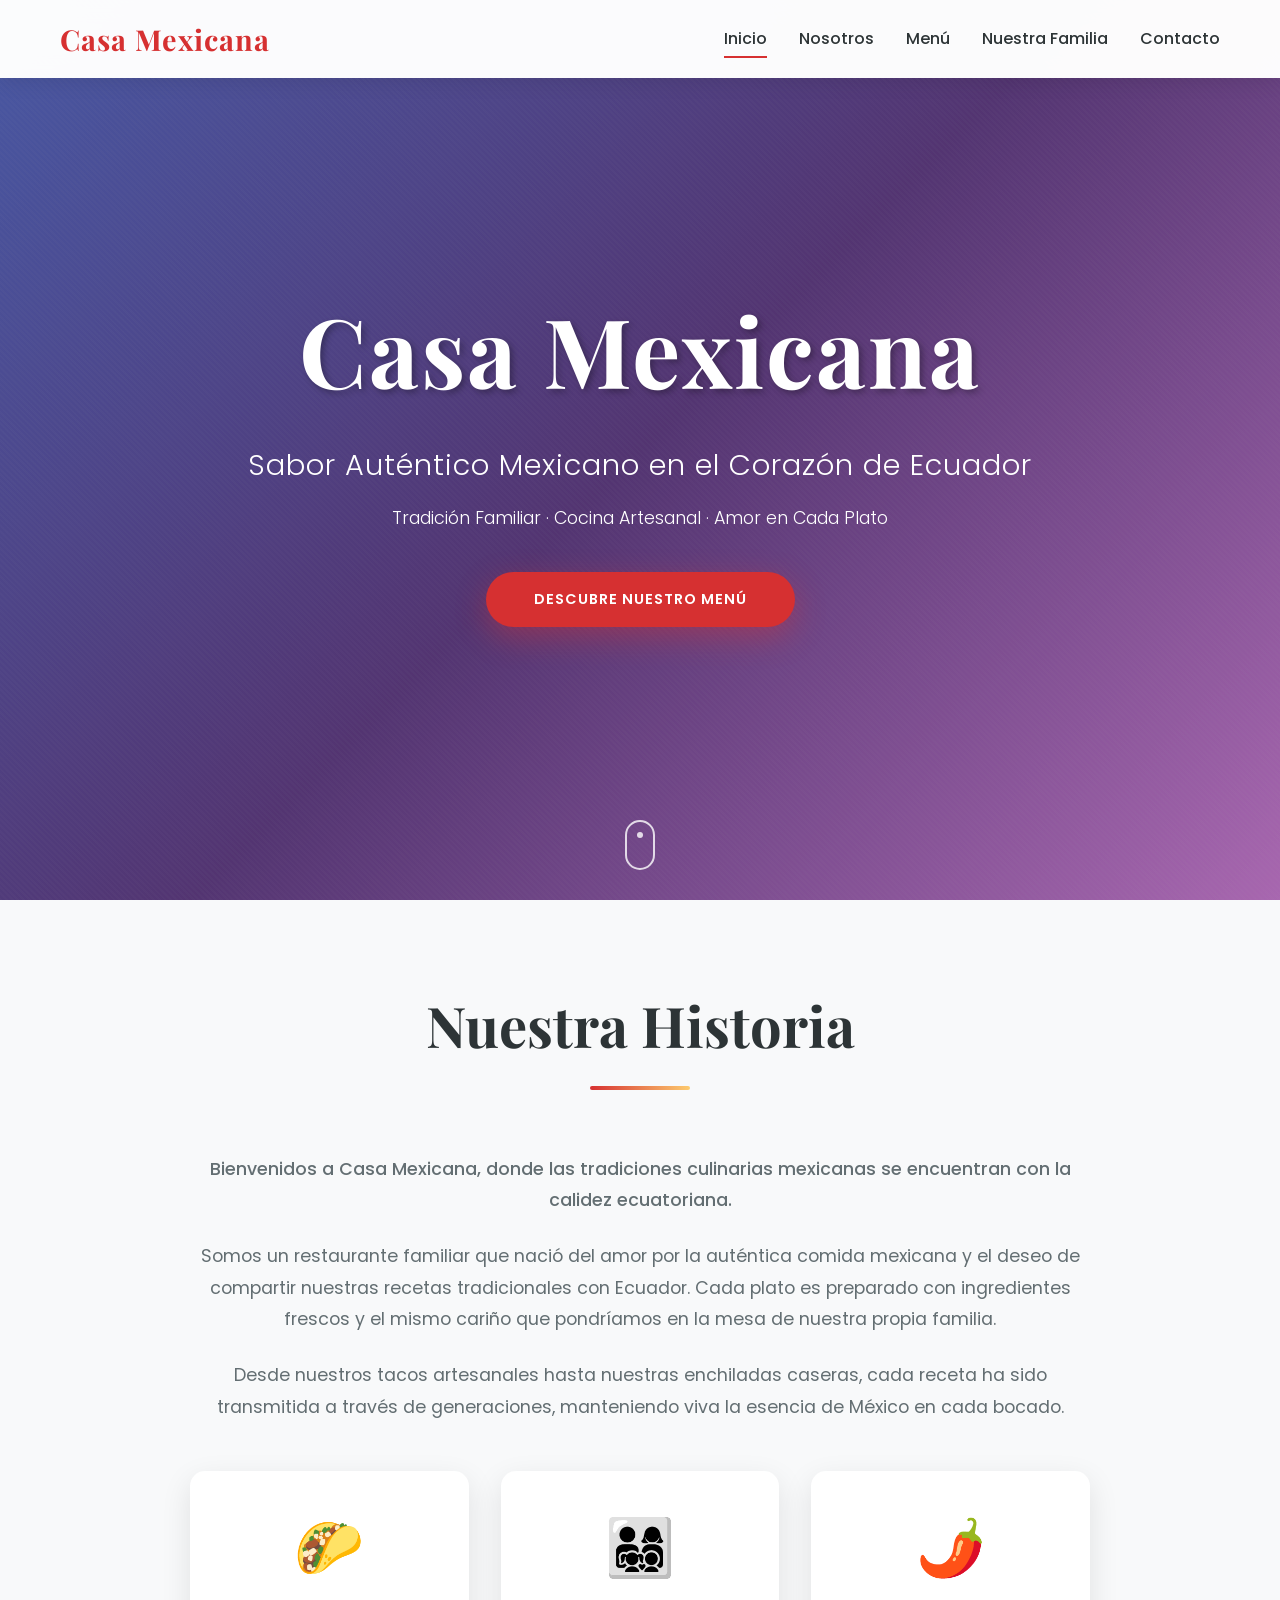
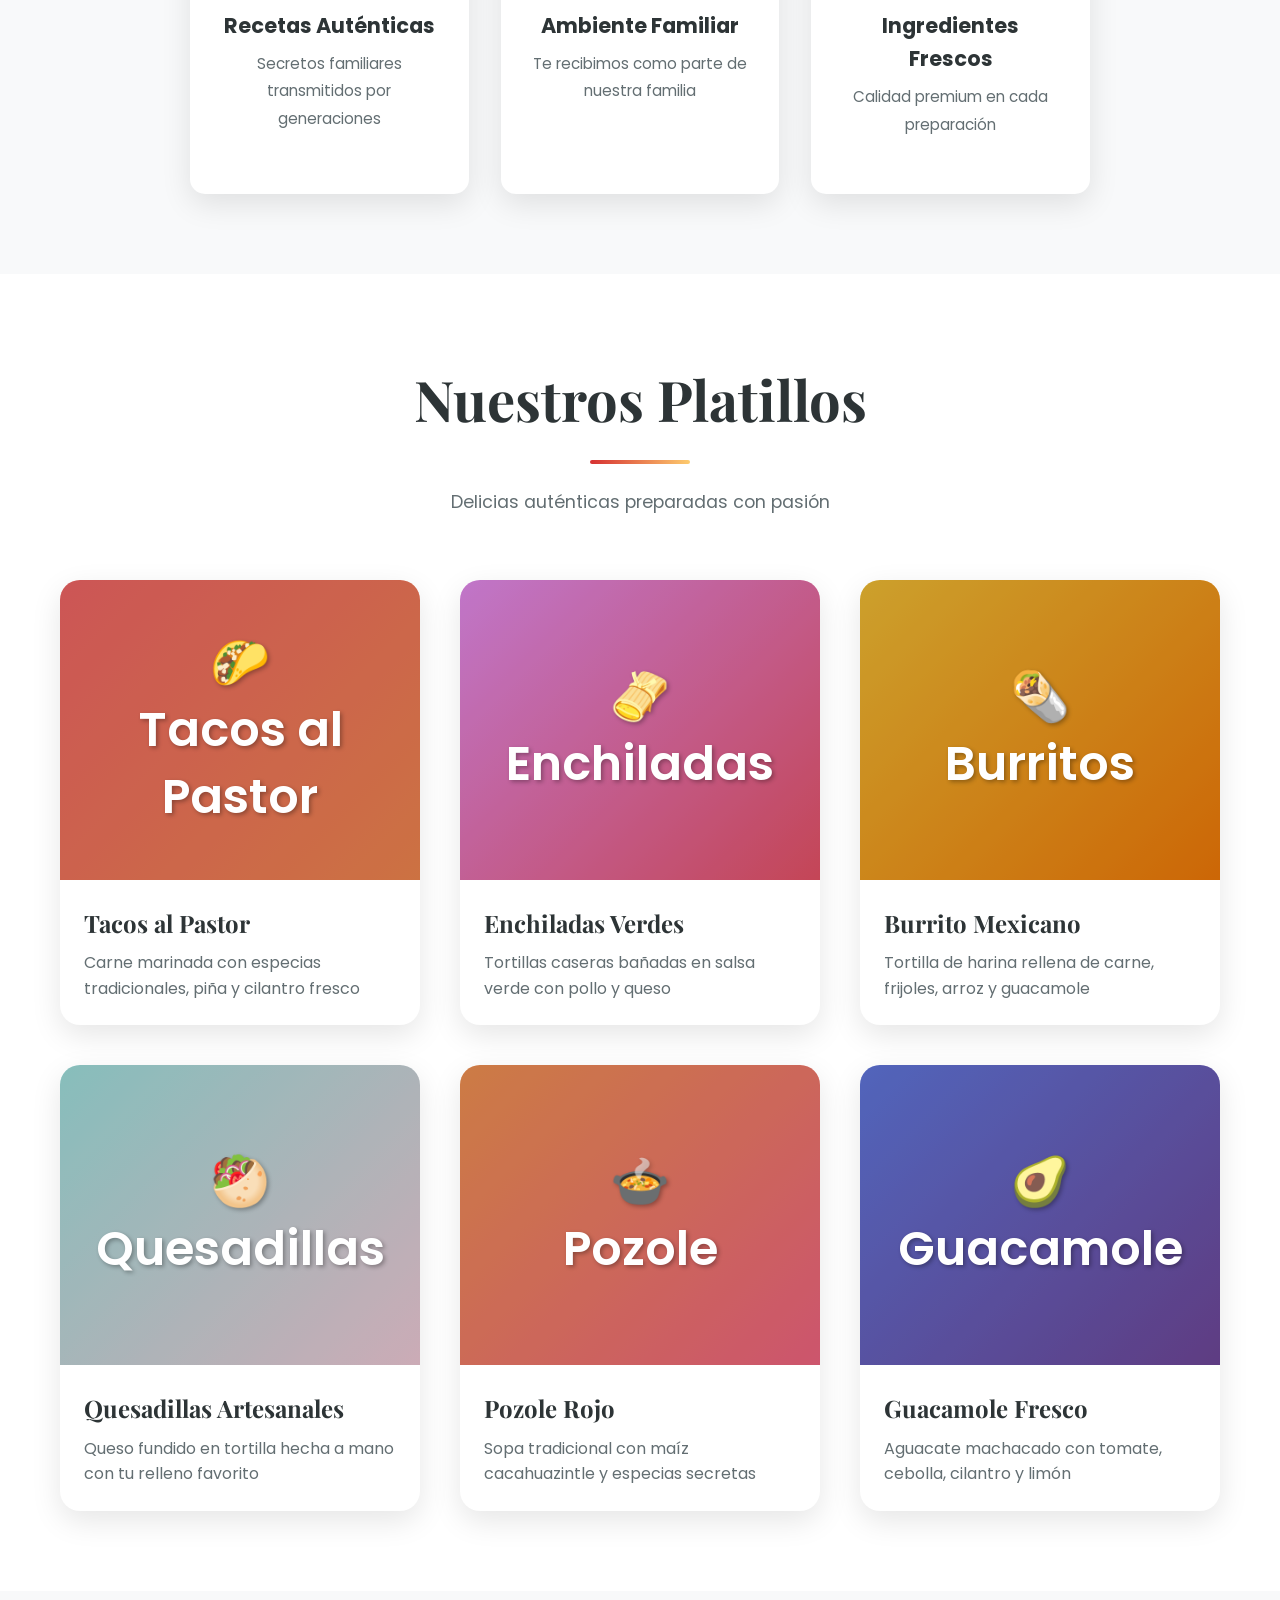
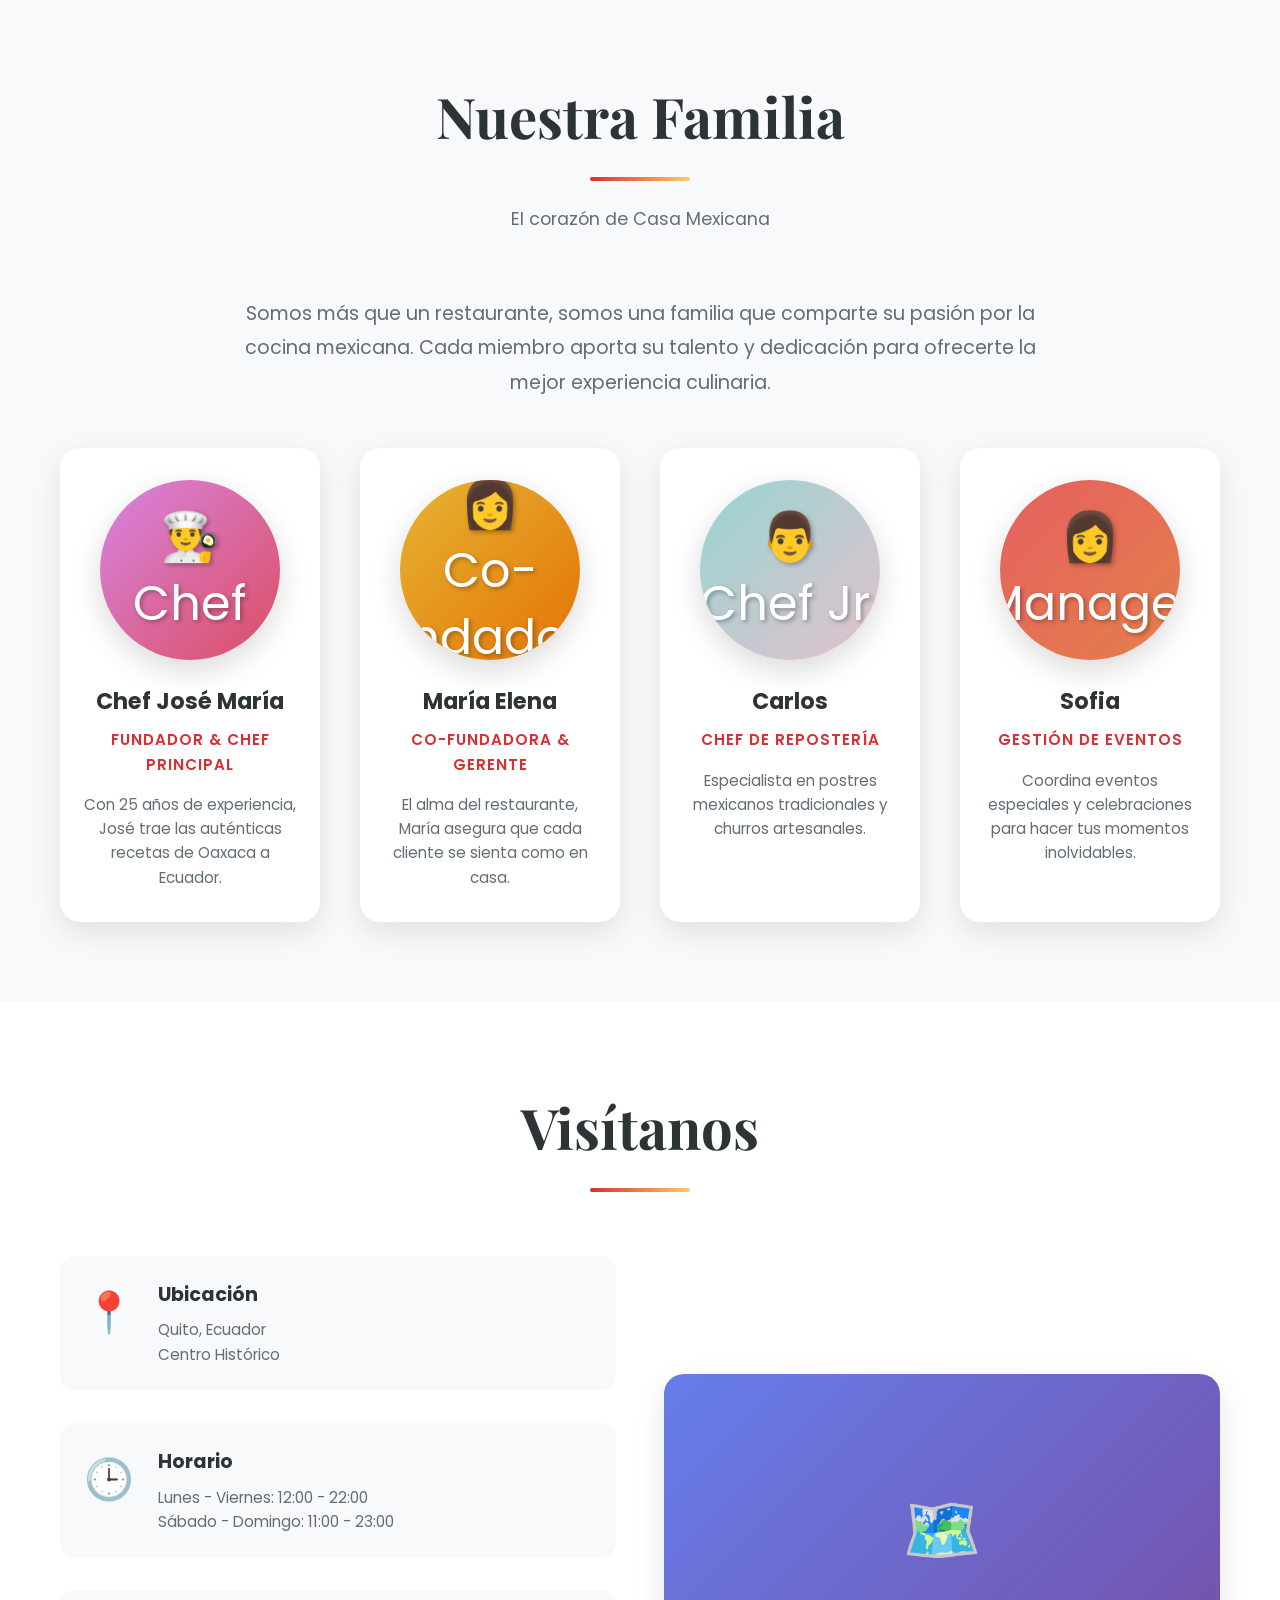
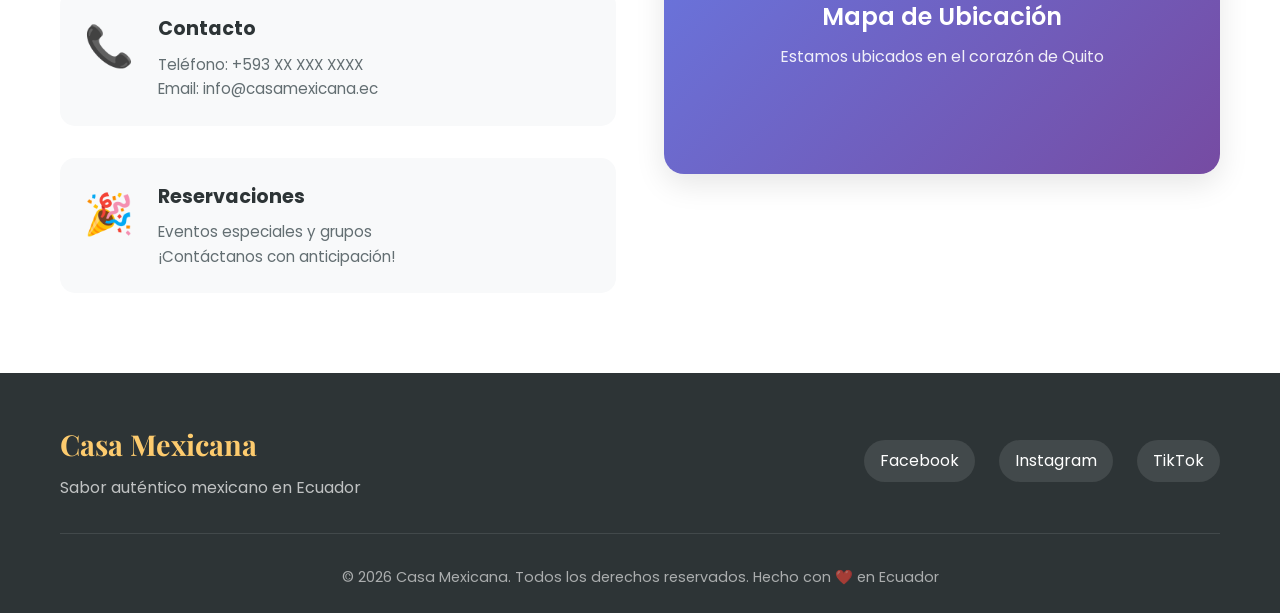
==== index.html @ 159b7975 "Create beautiful Mexican restaurant website for Casa Mexicana - Add responsive HTML structure with s" ====
<!DOCTYPE html>
<html lang="es">
<head>
    <meta charset="UTF-8">
    <meta name="viewport" content="width=device-width, initial-scale=1.0">
    <title>Casa Mexicana | Authentic Mexican Cuisine in Ecuador</title>
    <link rel="stylesheet" href="styles.css">
    <link rel="preconnect" href="https://fonts.googleapis.com">
    <link rel="preconnect" href="https://fonts.gstatic.com" crossorigin>
    <link href="https://fonts.googleapis.com/css2?family=Playfair+Display:wght@400;600;700&family=Poppins:wght@300;400;500;600&display=swap" rel="stylesheet">
</head>
<body>
    <!-- Navigation -->
    <nav class="navbar" id="navbar">
        <div class="container">
            <div class="nav-brand">Casa Mexicana</div>
            <button class="nav-toggle" id="navToggle">
                <span></span>
                <span></span>
                <span></span>
            </button>
            <ul class="nav-menu" id="navMenu">
                <li><a href="#home" class="nav-link">Inicio</a></li>
                <li><a href="#about" class="nav-link">Nosotros</a></li>
                <li><a href="#menu" class="nav-link">Menú</a></li>
                <li><a href="#family" class="nav-link">Nuestra Familia</a></li>
                <li><a href="#contact" class="nav-link">Contacto</a></li>
            </ul>
        </div>
    </nav>

    <!-- Hero Section -->
    <section id="home" class="hero">
        <div class="hero-overlay"></div>
        <div class="hero-content">
            <h1 class="hero-title fade-in">Casa Mexicana</h1>
            <p class="hero-subtitle fade-in-delay">Sabor Auténtico Mexicano en el Corazón de Ecuador</p>
            <p class="hero-tagline fade-in-delay-2">Tradición Familiar · Cocina Artesanal · Amor en Cada Plato</p>
            <a href="#menu" class="hero-btn fade-in-delay-3">Descubre Nuestro Menú</a>
        </div>
        <div class="scroll-indicator">
            <div class="scroll-arrow"></div>
        </div>
    </section>

    <!-- About Section -->
    <section id="about" class="about">
        <div class="container">
            <div class="section-header">
                <h2 class="section-title">Nuestra Historia</h2>
                <div class="title-underline"></div>
            </div>
            <div class="about-content">
                <div class="about-text">
                    <p class="about-intro">Bienvenidos a Casa Mexicana, donde las tradiciones culinarias mexicanas se encuentran con la calidez ecuatoriana.</p>
                    <p>Somos un restaurante familiar que nació del amor por la auténtica comida mexicana y el deseo de compartir nuestras recetas tradicionales con Ecuador. Cada plato es preparado con ingredientes frescos y el mismo cariño que pondríamos en la mesa de nuestra propia familia.</p>
                    <p>Desde nuestros tacos artesanales hasta nuestras enchiladas caseras, cada receta ha sido transmitida a través de generaciones, manteniendo viva la esencia de México en cada bocado.</p>
                    <div class="about-features">
                        <div class="feature">
                            <div class="feature-icon">🌮</div>
                            <h3>Recetas Auténticas</h3>
                            <p>Secretos familiares transmitidos por generaciones</p>
                        </div>
                        <div class="feature">
                            <div class="feature-icon">👨‍👩‍👧‍👦</div>
                            <h3>Ambiente Familiar</h3>
                            <p>Te recibimos como parte de nuestra familia</p>
                        </div>
                        <div class="feature">
                            <div class="feature-icon">🌶️</div>
                            <h3>Ingredientes Frescos</h3>
                            <p>Calidad premium en cada preparación</p>
                        </div>
                    </div>
                </div>
            </div>
        </div>
    </section>

    <!-- Menu/Food Gallery Section -->
    <section id="menu" class="menu">
        <div class="container">
            <div class="section-header">
                <h2 class="section-title">Nuestros Platillos</h2>
                <div class="title-underline"></div>
                <p class="section-subtitle">Delicias auténticas preparadas con pasión</p>
            </div>
            <div class="food-gallery">
                <div class="food-item">
                    <div class="food-image-placeholder" style="background: linear-gradient(135deg, #ff6b6b 0%, #ff8e53 100%);">
                        <div class="placeholder-text">🌮<br>Tacos al Pastor</div>
                    </div>
                    <div class="food-info">
                        <h3>Tacos al Pastor</h3>
                        <p>Carne marinada con especias tradicionales, piña y cilantro fresco</p>
                    </div>
                </div>
                <div class="food-item">
                    <div class="food-image-placeholder" style="background: linear-gradient(135deg, #f093fb 0%, #f5576c 100%);">
                        <div class="placeholder-text">🫔<br>Enchiladas</div>
                    </div>
                    <div class="food-info">
                        <h3>Enchiladas Verdes</h3>
                        <p>Tortillas caseras bañadas en salsa verde con pollo y queso</p>
                    </div>
                </div>
                <div class="food-item">
                    <div class="food-image-placeholder" style="background: linear-gradient(135deg, #ffc837 0%, #ff8008 100%);">
                        <div class="placeholder-text">🌯<br>Burritos</div>
                    </div>
                    <div class="food-info">
                        <h3>Burrito Mexicano</h3>
                        <p>Tortilla de harina rellena de carne, frijoles, arroz y guacamole</p>
                    </div>
                </div>
                <div class="food-item">
                    <div class="food-image-placeholder" style="background: linear-gradient(135deg, #a8edea 0%, #fed6e3 100%);">
                        <div class="placeholder-text">🥙<br>Quesadillas</div>
                    </div>
                    <div class="food-info">
                        <h3>Quesadillas Artesanales</h3>
                        <p>Queso fundido en tortilla hecha a mano con tu relleno favorito</p>
                    </div>
                </div>
                <div class="food-item">
                    <div class="food-image-placeholder" style="background: linear-gradient(135deg, #ff9a56 0%, #ff6a88 100%);">
                        <div class="placeholder-text">🍲<br>Pozole</div>
                    </div>
                    <div class="food-info">
                        <h3>Pozole Rojo</h3>
                        <p>Sopa tradicional con maíz cacahuazintle y especias secretas</p>
                    </div>
                </div>
                <div class="food-item">
                    <div class="food-image-placeholder" style="background: linear-gradient(135deg, #667eea 0%, #764ba2 100%);">
                        <div class="placeholder-text">🥑<br>Guacamole</div>
                    </div>
                    <div class="food-info">
                        <h3>Guacamole Fresco</h3>
                        <p>Aguacate machacado con tomate, cebolla, cilantro y limón</p>
                    </div>
                </div>
            </div>
        </div>
    </section>

    <!-- Family Section -->
    <section id="family" class="family">
        <div class="container">
            <div class="section-header">
                <h2 class="section-title">Nuestra Familia</h2>
                <div class="title-underline"></div>
                <p class="section-subtitle">El corazón de Casa Mexicana</p>
            </div>
            <div class="family-content">
                <div class="family-intro">
                    <p>Somos más que un restaurante, somos una familia que comparte su pasión por la cocina mexicana. Cada miembro aporta su talento y dedicación para ofrecerte la mejor experiencia culinaria.</p>
                </div>
                <div class="family-grid">
                    <div class="family-member">
                        <div class="family-image-placeholder" style="background: linear-gradient(135deg, #f093fb 0%, #f5576c 100%);">
                            <div class="placeholder-text">👨‍🍳<br>Chef</div>
                        </div>
                        <h3>Chef José María</h3>
                        <p class="family-role">Fundador & Chef Principal</p>
                        <p>Con 25 años de experiencia, José trae las auténticas recetas de Oaxaca a Ecuador.</p>
                    </div>
                    <div class="family-member">
                        <div class="family-image-placeholder" style="background: linear-gradient(135deg, #ffc837 0%, #ff8008 100%);">
                            <div class="placeholder-text">👩<br>Co-fundadora</div>
                        </div>
                        <h3>María Elena</h3>
                        <p class="family-role">Co-fundadora & Gerente</p>
                        <p>El alma del restaurante, María asegura que cada cliente se sienta como en casa.</p>
                    </div>
                    <div class="family-member">
                        <div class="family-image-placeholder" style="background: linear-gradient(135deg, #a8edea 0%, #fed6e3 100%);">
                            <div class="placeholder-text">👨<br>Chef Jr.</div>
                        </div>
                        <h3>Carlos</h3>
                        <p class="family-role">Chef de Repostería</p>
                        <p>Especialista en postres mexicanos tradicionales y churros artesanales.</p>
                    </div>
                    <div class="family-member">
                        <div class="family-image-placeholder" style="background: linear-gradient(135deg, #ff6b6b 0%, #ff8e53 100%);">
                            <div class="placeholder-text">👩<br>Manager</div>
                        </div>
                        <h3>Sofia</h3>
                        <p class="family-role">Gestión de Eventos</p>
                        <p>Coordina eventos especiales y celebraciones para hacer tus momentos inolvidables.</p>
                    </div>
                </div>
            </div>
        </div>
    </section>

    <!-- Contact Section -->
    <section id="contact" class="contact">
        <div class="container">
            <div class="section-header">
                <h2 class="section-title">Visítanos</h2>
                <div class="title-underline"></div>
            </div>
            <div class="contact-content">
                <div class="contact-info">
                    <div class="contact-item">
                        <div class="contact-icon">📍</div>
                        <div>
                            <h3>Ubicación</h3>
                            <p>Quito, Ecuador</p>
                            <p>Centro Histórico</p>
                        </div>
                    </div>
                    <div class="contact-item">
                        <div class="contact-icon">🕒</div>
                        <div>
                            <h3>Horario</h3>
                            <p>Lunes - Viernes: 12:00 - 22:00</p>
                            <p>Sábado - Domingo: 11:00 - 23:00</p>
                        </div>
                    </div>
                    <div class="contact-item">
                        <div class="contact-icon">📞</div>
                        <div>
                            <h3>Contacto</h3>
                            <p>Teléfono: +593 XX XXX XXXX</p>
                            <p>Email: info@casamexicana.ec</p>
                        </div>
                    </div>
                    <div class="contact-item">
                        <div class="contact-icon">🎉</div>
                        <div>
                            <h3>Reservaciones</h3>
                            <p>Eventos especiales y grupos</p>
                            <p>¡Contáctanos con anticipación!</p>
                        </div>
                    </div>
                </div>
                <div class="contact-map">
                    <div class="map-placeholder">
                        <p>🗺️</p>
                        <p>Mapa de Ubicación</p>
                        <p class="map-note">Estamos ubicados en el corazón de Quito</p>
                    </div>
                </div>
            </div>
        </div>
    </section>

    <!-- Footer -->
    <footer class="footer">
        <div class="container">
            <div class="footer-content">
                <div class="footer-brand">
                    <h3>Casa Mexicana</h3>
                    <p>Sabor auténtico mexicano en Ecuador</p>
                </div>
                <div class="footer-social">
                    <a href="#" class="social-link">Facebook</a>
                    <a href="#" class="social-link">Instagram</a>
                    <a href="#" class="social-link">TikTok</a>
                </div>
            </div>
            <div class="footer-bottom">
                <p>&copy; 2024 Casa Mexicana. Todos los derechos reservados. Hecho con ❤️ en Ecuador</p>
            </div>
        </div>
    </footer>

    <script src="script.js"></script>
</body>
</html>
---- styles.css ----
/* ========================
   CSS Variables & Reset
   ======================== */
:root {
    --primary-color: #d63031;
    --secondary-color: #fdcb6e;
    --accent-color: #00b894;
    --dark-color: #2d3436;
    --light-color: #ffffff;
    --gray-color: #636e72;
    --bg-light: #f8f9fa;
    --shadow: 0 10px 30px rgba(0, 0, 0, 0.1);
    --shadow-hover: 0 15px 40px rgba(0, 0, 0, 0.15);
    --transition: all 0.3s ease;
    --font-primary: 'Poppins', sans-serif;
    --font-display: 'Playfair Display', serif;
}

* {
    margin: 0;
    padding: 0;
    box-sizing: border-box;
}

html {
    scroll-behavior: smooth;
    font-size: 16px;
}

body {
    font-family: var(--font-primary);
    line-height: 1.6;
    color: var(--dark-color);
    overflow-x: hidden;
}

img {
    max-width: 100%;
    height: auto;
    display: block;
}

a {
    text-decoration: none;
    color: inherit;
    transition: var(--transition);
}

/* ========================
   Utility Classes
   ======================== */
.container {
    max-width: 1200px;
    margin: 0 auto;
    padding: 0 20px;
}

/* ========================
   Navigation
   ======================== */
.navbar {
    position: fixed;
    top: 0;
    width: 100%;
    background: rgba(255, 255, 255, 0.98);
    backdrop-filter: blur(10px);
    box-shadow: 0 2px 20px rgba(0, 0, 0, 0.1);
    z-index: 1000;
    transition: var(--transition);
}

.navbar .container {
    display: flex;
    justify-content: space-between;
    align-items: center;
    padding: 1rem 20px;
}

.nav-brand {
    font-family: var(--font-display);
    font-size: 1.8rem;
    font-weight: 700;
    color: var(--primary-color);
    letter-spacing: 1px;
}

.nav-menu {
    display: flex;
    list-style: none;
    gap: 2rem;
}

.nav-link {
    font-weight: 500;
    color: var(--dark-color);
    padding: 0.5rem 0;
    position: relative;
}

.nav-link::after {
    content: '';
    position: absolute;
    bottom: 0;
    left: 0;
    width: 0;
    height: 2px;
    background: var(--primary-color);
    transition: width 0.3s ease;
}

.nav-link:hover::after,
.nav-link.active::after {
    width: 100%;
}

.nav-toggle {
    display: none;
    flex-direction: column;
    gap: 5px;
    background: none;
    border: none;
    cursor: pointer;
}

.nav-toggle span {
    width: 25px;
    height: 3px;
    background: var(--dark-color);
    transition: var(--transition);
}

/* ========================
   Hero Section
   ======================== */
.hero {
    height: 100vh;
    position: relative;
    display: flex;
    align-items: center;
    justify-content: center;
    background: linear-gradient(135deg, #667eea 0%, #764ba2 50%, #f093fb 100%);
    overflow: hidden;
}

.hero::before {
    content: '';
    position: absolute;
    top: 0;
    left: 0;
    right: 0;
    bottom: 0;
    background:
        repeating-linear-gradient(
            45deg,
            rgba(255, 255, 255, 0.03) 0px,
            rgba(255, 255, 255, 0.03) 2px,
            transparent 2px,
            transparent 4px
        );
}

.hero-overlay {
    position: absolute;
    top: 0;
    left: 0;
    width: 100%;
    height: 100%;
    background: rgba(0, 0, 0, 0.3);
}

.hero-content {
    position: relative;
    z-index: 2;
    text-align: center;
    color: var(--light-color);
    padding: 2rem;
}

.hero-title {
    font-family: var(--font-display);
    font-size: clamp(3rem, 8vw, 6rem);
    font-weight: 700;
    margin-bottom: 1rem;
    letter-spacing: 2px;
    text-shadow: 3px 3px 6px rgba(0, 0, 0, 0.3);
}

.hero-subtitle {
    font-size: clamp(1.2rem, 3vw, 1.8rem);
    margin-bottom: 1rem;
    font-weight: 300;
    letter-spacing: 1px;
}

.hero-tagline {
    font-size: clamp(0.9rem, 2vw, 1.1rem);
    margin-bottom: 2.5rem;
    opacity: 0.9;
    font-weight: 300;
}

.hero-btn {
    display: inline-block;
    padding: 1rem 3rem;
    background: var(--primary-color);
    color: var(--light-color);
    font-weight: 600;
    border-radius: 50px;
    box-shadow: 0 10px 30px rgba(214, 48, 49, 0.4);
    transition: var(--transition);
    text-transform: uppercase;
    letter-spacing: 1px;
    font-size: 0.9rem;
}

.hero-btn:hover {
    transform: translateY(-3px);
    box-shadow: 0 15px 40px rgba(214, 48, 49, 0.5);
    background: #c0392b;
}

.scroll-indicator {
    position: absolute;
    bottom: 30px;
    left: 50%;
    transform: translateX(-50%);
    z-index: 2;
}

.scroll-arrow {
    width: 30px;
    height: 50px;
    border: 2px solid rgba(255, 255, 255, 0.8);
    border-radius: 25px;
    position: relative;
}

.scroll-arrow::after {
    content: '';
    position: absolute;
    top: 10px;
    left: 50%;
    transform: translateX(-50%);
    width: 6px;
    height: 6px;
    background: rgba(255, 255, 255, 0.8);
    border-radius: 50%;
    animation: scroll 2s infinite;
}

@keyframes scroll {
    0%, 100% {
        top: 10px;
        opacity: 1;
    }
    50% {
        top: 25px;
        opacity: 0.5;
    }
}

/* Fade-in animations */
.fade-in {
    animation: fadeIn 1s ease-out;
}

.fade-in-delay {
    animation: fadeIn 1s ease-out 0.3s both;
}

.fade-in-delay-2 {
    animation: fadeIn 1s ease-out 0.6s both;
}

.fade-in-delay-3 {
    animation: fadeIn 1s ease-out 0.9s both;
}

@keyframes fadeIn {
    from {
        opacity: 0;
        transform: translateY(20px);
    }
    to {
        opacity: 1;
        transform: translateY(0);
    }
}

/* ========================
   Section Styles
   ======================== */
section {
    padding: 5rem 0;
}

.section-header {
    text-align: center;
    margin-bottom: 4rem;
}

.section-title {
    font-family: var(--font-display);
    font-size: clamp(2.5rem, 5vw, 3.5rem);
    color: var(--dark-color);
    margin-bottom: 1rem;
    font-weight: 700;
}

.title-underline {
    width: 100px;
    height: 4px;
    background: linear-gradient(90deg, var(--primary-color), var(--secondary-color));
    margin: 0 auto 1.5rem;
    border-radius: 2px;
}

.section-subtitle {
    font-size: 1.1rem;
    color: var(--gray-color);
    max-width: 600px;
    margin: 0 auto;
}

/* ========================
   About Section
   ======================== */
.about {
    background: var(--bg-light);
}

.about-text {
    max-width: 900px;
    margin: 0 auto;
}

.about-intro {
    font-size: 1.3rem;
    font-weight: 500;
    color: var(--primary-color);
    margin-bottom: 1.5rem;
    text-align: center;
}

.about-text p {
    font-size: 1.1rem;
    line-height: 1.8;
    margin-bottom: 1.5rem;
    color: var(--gray-color);
    text-align: center;
}

.about-features {
    display: grid;
    grid-template-columns: repeat(auto-fit, minmax(250px, 1fr));
    gap: 2rem;
    margin-top: 3rem;
}

.feature {
    text-align: center;
    padding: 2rem;
    background: var(--light-color);
    border-radius: 15px;
    box-shadow: var(--shadow);
    transition: var(--transition);
}

.feature:hover {
    transform: translateY(-10px);
    box-shadow: var(--shadow-hover);
}

.feature-icon {
    font-size: 3.5rem;
    margin-bottom: 1rem;
}

.feature h3 {
    font-size: 1.3rem;
    margin-bottom: 0.5rem;
    color: var(--dark-color);
}

.feature p {
    color: var(--gray-color);
    font-size: 0.95rem;
}

/* ========================
   Menu/Food Gallery Section
   ======================== */
.menu {
    background: var(--light-color);
}

.food-gallery {
    display: grid;
    grid-template-columns: repeat(auto-fit, minmax(300px, 1fr));
    gap: 2.5rem;
}

.food-item {
    background: var(--light-color);
    border-radius: 20px;
    overflow: hidden;
    box-shadow: var(--shadow);
    transition: var(--transition);
    cursor: pointer;
}

.food-item:hover {
    transform: translateY(-10px) scale(1.02);
    box-shadow: var(--shadow-hover);
}

.food-image-placeholder {
    height: 300px;
    display: flex;
    align-items: center;
    justify-content: center;
    color: white;
    font-size: 1.2rem;
    font-weight: 600;
    text-align: center;
    position: relative;
    overflow: hidden;
}

.food-image-placeholder::before {
    content: '';
    position: absolute;
    top: 0;
    left: 0;
    right: 0;
    bottom: 0;
    background: rgba(0, 0, 0, 0.2);
    transition: var(--transition);
}

.food-item:hover .food-image-placeholder::before {
    background: rgba(0, 0, 0, 0.1);
}

.placeholder-text {
    position: relative;
    z-index: 1;
    font-size: 3rem;
    line-height: 1.4;
    text-shadow: 2px 2px 4px rgba(0, 0, 0, 0.3);
}

.food-info {
    padding: 1.5rem;
}

.food-info h3 {
    font-size: 1.5rem;
    margin-bottom: 0.5rem;
    color: var(--dark-color);
    font-family: var(--font-display);
}

.food-info p {
    color: var(--gray-color);
    line-height: 1.6;
}

/* ========================
   Family Section
   ======================== */
.family {
    background: var(--bg-light);
}

.family-intro {
    max-width: 800px;
    margin: 0 auto 3rem;
    text-align: center;
}

.family-intro p {
    font-size: 1.2rem;
    color: var(--gray-color);
    line-height: 1.8;
}

.family-grid {
    display: grid;
    grid-template-columns: repeat(auto-fit, minmax(250px, 1fr));
    gap: 2.5rem;
    margin-top: 3rem;
}

.family-member {
    text-align: center;
    padding: 2rem 1.5rem;
    background: var(--light-color);
    border-radius: 20px;
    box-shadow: var(--shadow);
    transition: var(--transition);
}

.family-member:hover {
    transform: translateY(-10px);
    box-shadow: var(--shadow-hover);
}

.family-image-placeholder {
    width: 180px;
    height: 180px;
    margin: 0 auto 1.5rem;
    border-radius: 50%;
    display: flex;
    align-items: center;
    justify-content: center;
    color: white;
    font-size: 3rem;
    box-shadow: 0 10px 30px rgba(0, 0, 0, 0.15);
    position: relative;
    overflow: hidden;
}

.family-image-placeholder::before {
    content: '';
    position: absolute;
    top: 0;
    left: 0;
    right: 0;
    bottom: 0;
    background: rgba(0, 0, 0, 0.1);
}

.family-member h3 {
    font-size: 1.4rem;
    margin-bottom: 0.5rem;
    color: var(--dark-color);
}

.family-role {
    color: var(--primary-color);
    font-weight: 600;
    margin-bottom: 1rem;
    font-size: 0.95rem;
    text-transform: uppercase;
    letter-spacing: 1px;
}

.family-member p:not(.family-role) {
    color: var(--gray-color);
    line-height: 1.6;
    font-size: 0.95rem;
}

/* ========================
   Contact Section
   ======================== */
.contact {
    background: var(--light-color);
}

.contact-content {
    display: grid;
    grid-template-columns: repeat(auto-fit, minmax(300px, 1fr));
    gap: 3rem;
    margin-top: 2rem;
}

.contact-info {
    display: flex;
    flex-direction: column;
    gap: 2rem;
}

.contact-item {
    display: flex;
    gap: 1.5rem;
    align-items: flex-start;
    padding: 1.5rem;
    background: var(--bg-light);
    border-radius: 15px;
    transition: var(--transition);
}

.contact-item:hover {
    transform: translateX(10px);
    box-shadow: var(--shadow);
}

.contact-icon {
    font-size: 2.5rem;
    flex-shrink: 0;
}

.contact-item h3 {
    font-size: 1.2rem;
    margin-bottom: 0.5rem;
    color: var(--dark-color);
}

.contact-item p {
    color: var(--gray-color);
    font-size: 0.95rem;
    line-height: 1.6;
}

.contact-map {
    display: flex;
    align-items: center;
    justify-content: center;
}

.map-placeholder {
    width: 100%;
    height: 400px;
    background: linear-gradient(135deg, #667eea 0%, #764ba2 100%);
    border-radius: 20px;
    display: flex;
    flex-direction: column;
    align-items: center;
    justify-content: center;
    color: white;
    box-shadow: var(--shadow);
}

.map-placeholder p:first-child {
    font-size: 4rem;
    margin-bottom: 1rem;
}

.map-placeholder p:nth-child(2) {
    font-size: 1.5rem;
    font-weight: 600;
    margin-bottom: 0.5rem;
}

.map-note {
    font-size: 1rem;
    opacity: 0.9;
}

/* ========================
   Footer
   ======================== */
.footer {
    background: var(--dark-color);
    color: var(--light-color);
    padding: 3rem 0 1.5rem;
}

.footer-content {
    display: flex;
    justify-content: space-between;
    align-items: center;
    flex-wrap: wrap;
    gap: 2rem;
    margin-bottom: 2rem;
}

.footer-brand h3 {
    font-family: var(--font-display);
    font-size: 1.8rem;
    margin-bottom: 0.5rem;
    color: var(--secondary-color);
}

.footer-brand p {
    color: rgba(255, 255, 255, 0.7);
}

.footer-social {
    display: flex;
    gap: 1.5rem;
}

.social-link {
    padding: 0.5rem 1rem;
    background: rgba(255, 255, 255, 0.1);
    border-radius: 25px;
    transition: var(--transition);
}

.social-link:hover {
    background: var(--primary-color);
    transform: translateY(-3px);
}

.footer-bottom {
    text-align: center;
    padding-top: 2rem;
    border-top: 1px solid rgba(255, 255, 255, 0.1);
    color: rgba(255, 255, 255, 0.6);
    font-size: 0.9rem;
}

/* ========================
   Responsive Design
   ======================== */
@media (max-width: 768px) {
    .nav-menu {
        position: fixed;
        left: -100%;
        top: 70px;
        flex-direction: column;
        background: var(--light-color);
        width: 100%;
        text-align: center;
        transition: 0.3s;
        box-shadow: 0 10px 27px rgba(0, 0, 0, 0.05);
        padding: 2rem 0;
        gap: 0;
    }

    .nav-menu.active {
        left: 0;
    }

    .nav-menu li {
        padding: 1rem 0;
    }

    .nav-toggle {
        display: flex;
    }

    .hero {
        height: 100vh;
    }

    .hero-title {
        font-size: 2.5rem;
    }

    .food-gallery,
    .family-grid {
        grid-template-columns: 1fr;
    }

    .contact-content {
        grid-template-columns: 1fr;
    }

    .footer-content {
        flex-direction: column;
        text-align: center;
    }
}

@media (max-width: 480px) {
    .hero-title {
        font-size: 2rem;
    }

    .section-title {
        font-size: 2rem;
    }

    .about-features {
        grid-template-columns: 1fr;
    }
}
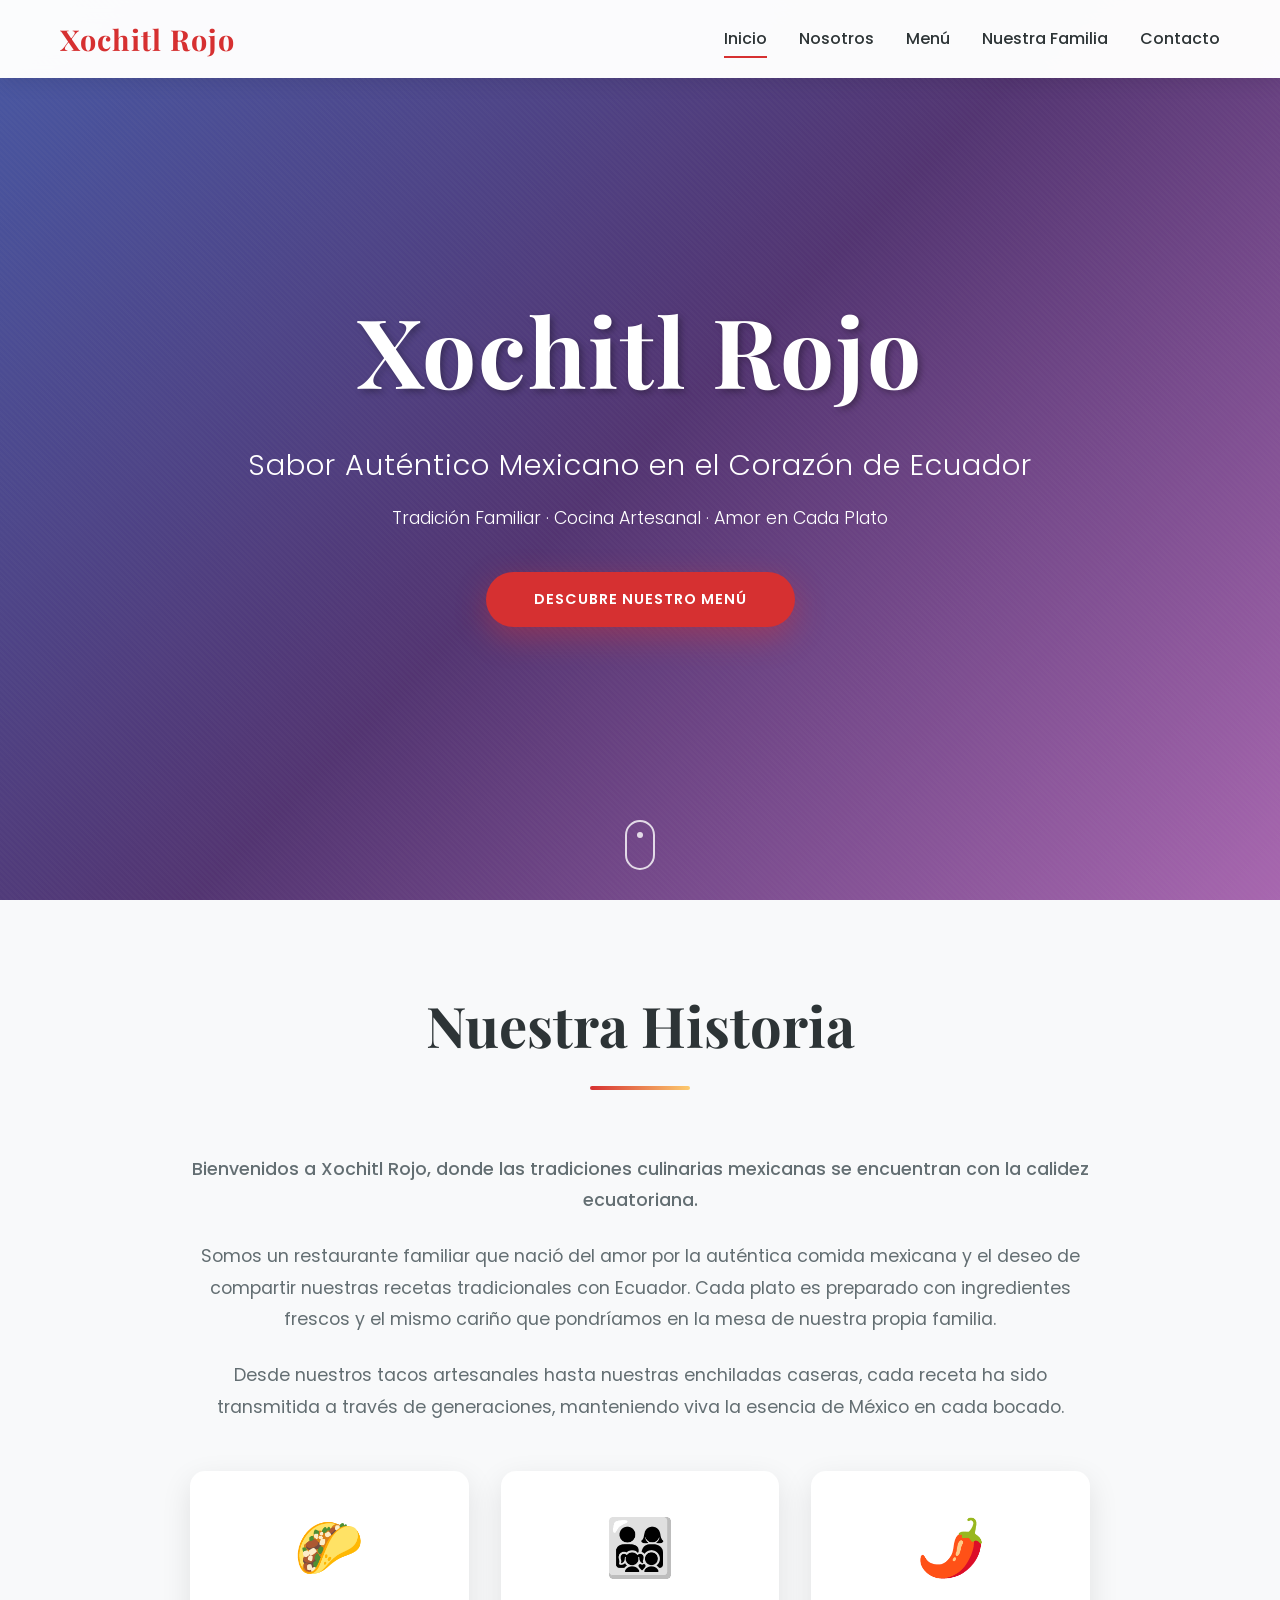
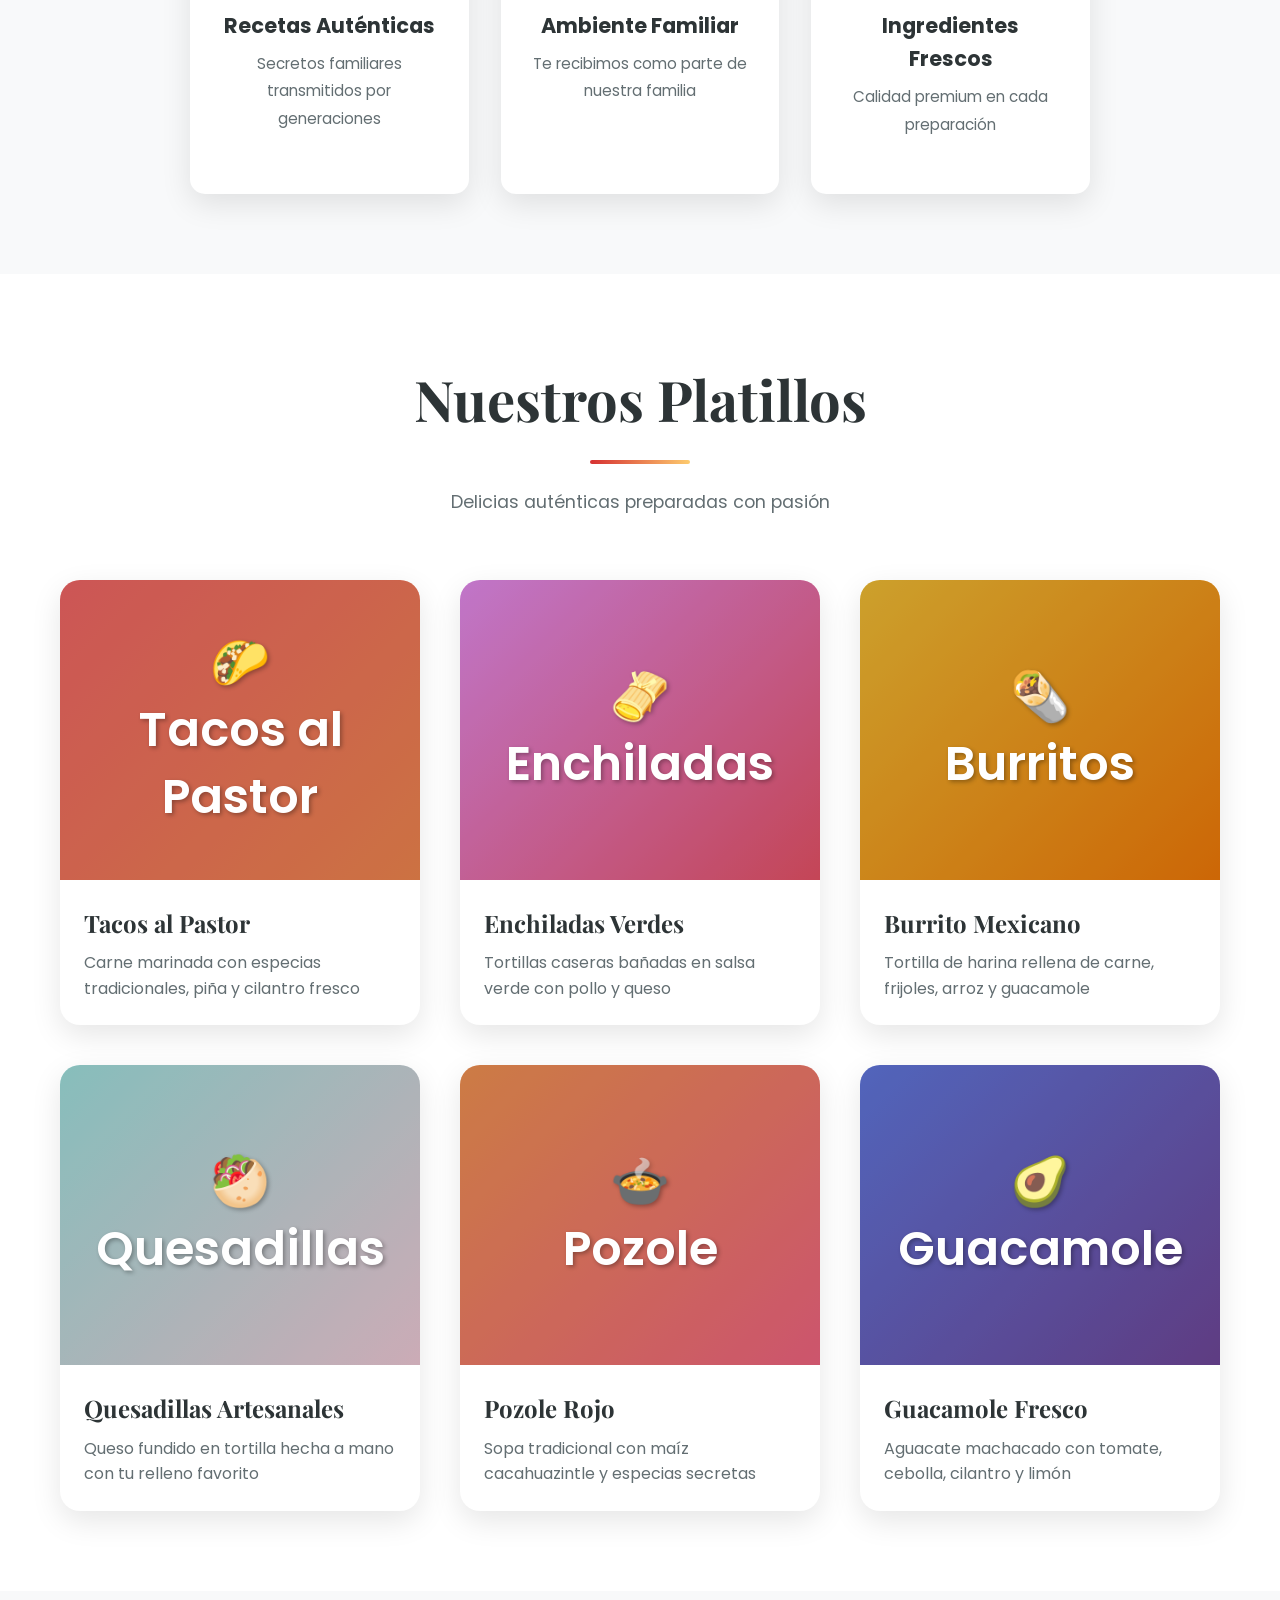
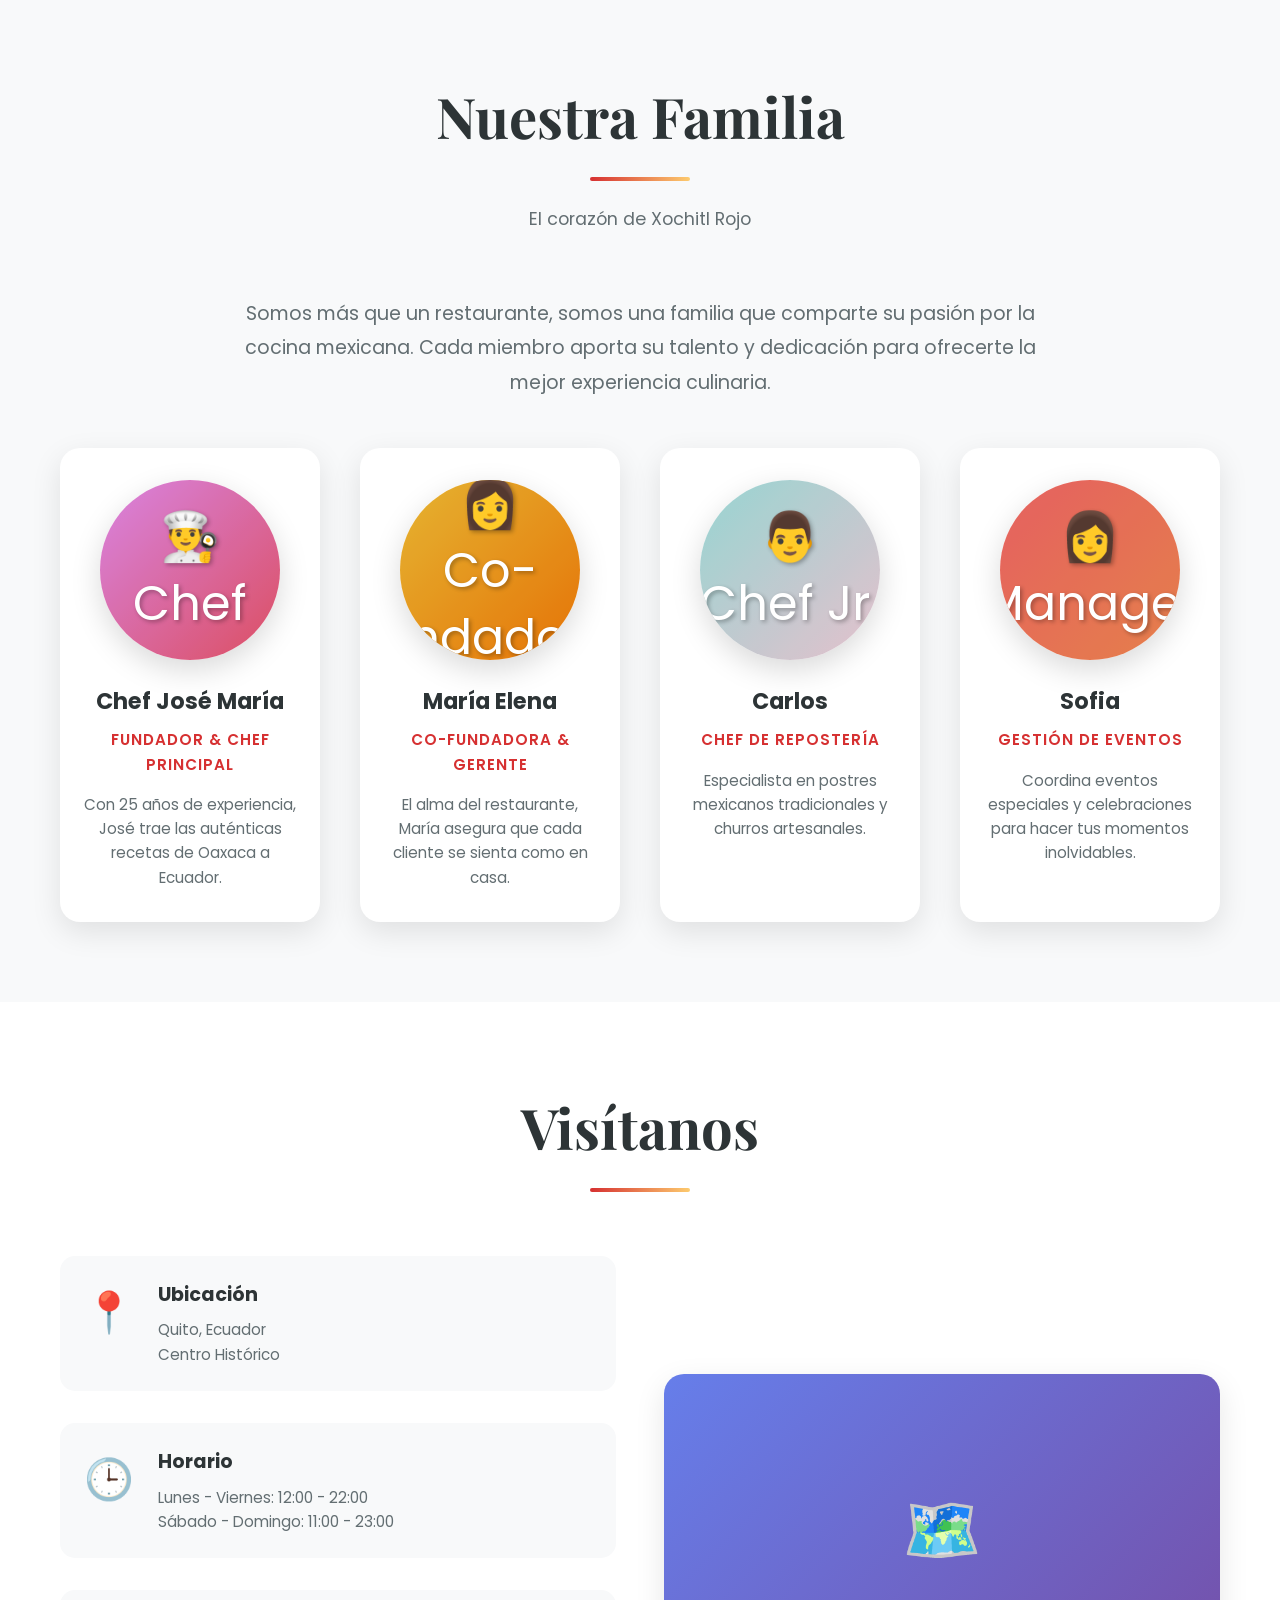
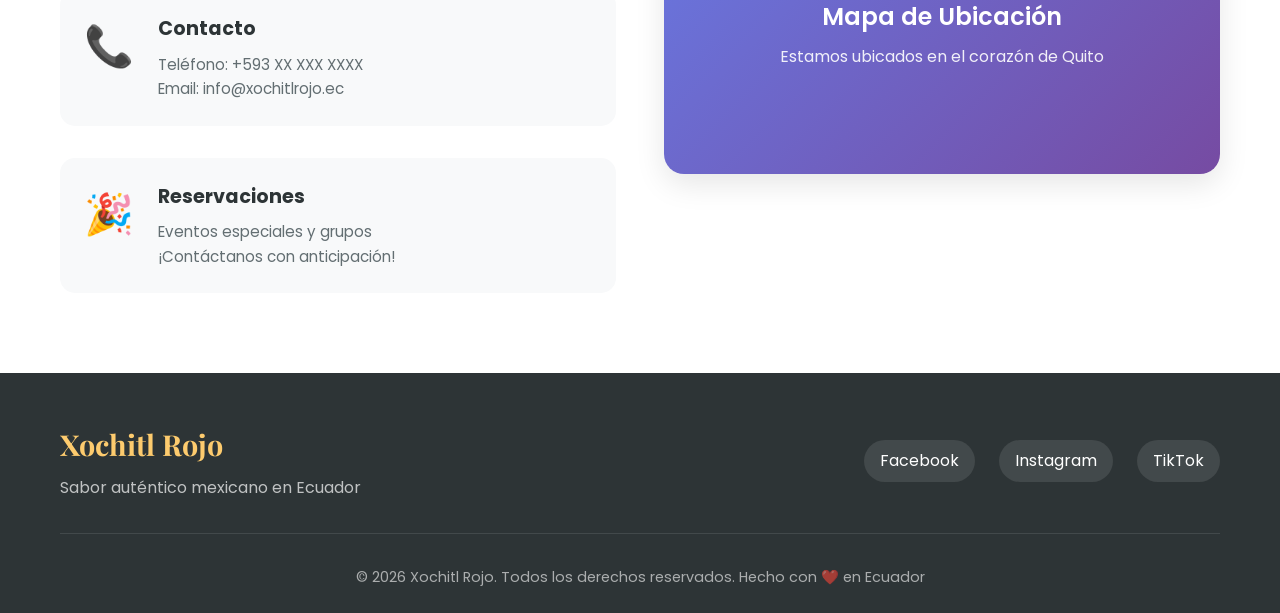
==== commit 6b40b70a: "Update restaurant name from Casa Mexicana to Xochitl Rojo - Change all instances of 'Casa Mexicana' " ====
--- a/index.html
+++ b/index.html
@@ -3,7 +3,7 @@
 <head>
     <meta charset="UTF-8">
     <meta name="viewport" content="width=device-width, initial-scale=1.0">
-    <title>Casa Mexicana | Authentic Mexican Cuisine in Ecuador</title>
+    <title>Xochitl Rojo | Authentic Mexican Cuisine in Ecuador</title>
     <link rel="stylesheet" href="styles.css">
     <link rel="preconnect" href="https://fonts.googleapis.com">
     <link rel="preconnect" href="https://fonts.gstatic.com" crossorigin>
@@ -13,7 +13,7 @@
     <!-- Navigation -->
     <nav class="navbar" id="navbar">
         <div class="container">
-            <div class="nav-brand">Casa Mexicana</div>
+            <div class="nav-brand">Xochitl Rojo</div>
             <button class="nav-toggle" id="navToggle">
                 <span></span>
                 <span></span>
@@ -33,7 +33,7 @@
     <section id="home" class="hero">
         <div class="hero-overlay"></div>
         <div class="hero-content">
-            <h1 class="hero-title fade-in">Casa Mexicana</h1>
+            <h1 class="hero-title fade-in">Xochitl Rojo</h1>
             <p class="hero-subtitle fade-in-delay">Sabor Auténtico Mexicano en el Corazón de Ecuador</p>
             <p class="hero-tagline fade-in-delay-2">Tradición Familiar · Cocina Artesanal · Amor en Cada Plato</p>
             <a href="#menu" class="hero-btn fade-in-delay-3">Descubre Nuestro Menú</a>
@@ -52,7 +52,7 @@
             </div>
             <div class="about-content">
                 <div class="about-text">
-                    <p class="about-intro">Bienvenidos a Casa Mexicana, donde las tradiciones culinarias mexicanas se encuentran con la calidez ecuatoriana.</p>
+                    <p class="about-intro">Bienvenidos a Xochitl Rojo, donde las tradiciones culinarias mexicanas se encuentran con la calidez ecuatoriana.</p>
                     <p>Somos un restaurante familiar que nació del amor por la auténtica comida mexicana y el deseo de compartir nuestras recetas tradicionales con Ecuador. Cada plato es preparado con ingredientes frescos y el mismo cariño que pondríamos en la mesa de nuestra propia familia.</p>
                     <p>Desde nuestros tacos artesanales hasta nuestras enchiladas caseras, cada receta ha sido transmitida a través de generaciones, manteniendo viva la esencia de México en cada bocado.</p>
                     <div class="about-features">
@@ -150,7 +150,7 @@
             <div class="section-header">
                 <h2 class="section-title">Nuestra Familia</h2>
                 <div class="title-underline"></div>
-                <p class="section-subtitle">El corazón de Casa Mexicana</p>
+                <p class="section-subtitle">El corazón de Xochitl Rojo</p>
             </div>
             <div class="family-content">
                 <div class="family-intro">
@@ -224,7 +224,7 @@
                         <div>
                             <h3>Contacto</h3>
                             <p>Teléfono: +593 XX XXX XXXX</p>
-                            <p>Email: info@casamexicana.ec</p>
+                            <p>Email: info@xochitlrojo.ec</p>
                         </div>
                     </div>
                     <div class="contact-item">
@@ -252,7 +252,7 @@
         <div class="container">
             <div class="footer-content">
                 <div class="footer-brand">
-                    <h3>Casa Mexicana</h3>
+                    <h3>Xochitl Rojo</h3>
                     <p>Sabor auténtico mexicano en Ecuador</p>
                 </div>
                 <div class="footer-social">
@@ -262,7 +262,7 @@
                 </div>
             </div>
             <div class="footer-bottom">
-                <p>&copy; 2024 Casa Mexicana. Todos los derechos reservados. Hecho con ❤️ en Ecuador</p>
+                <p>&copy; 2024 Xochitl Rojo. Todos los derechos reservados. Hecho con ❤️ en Ecuador</p>
             </div>
         </div>
     </footer>
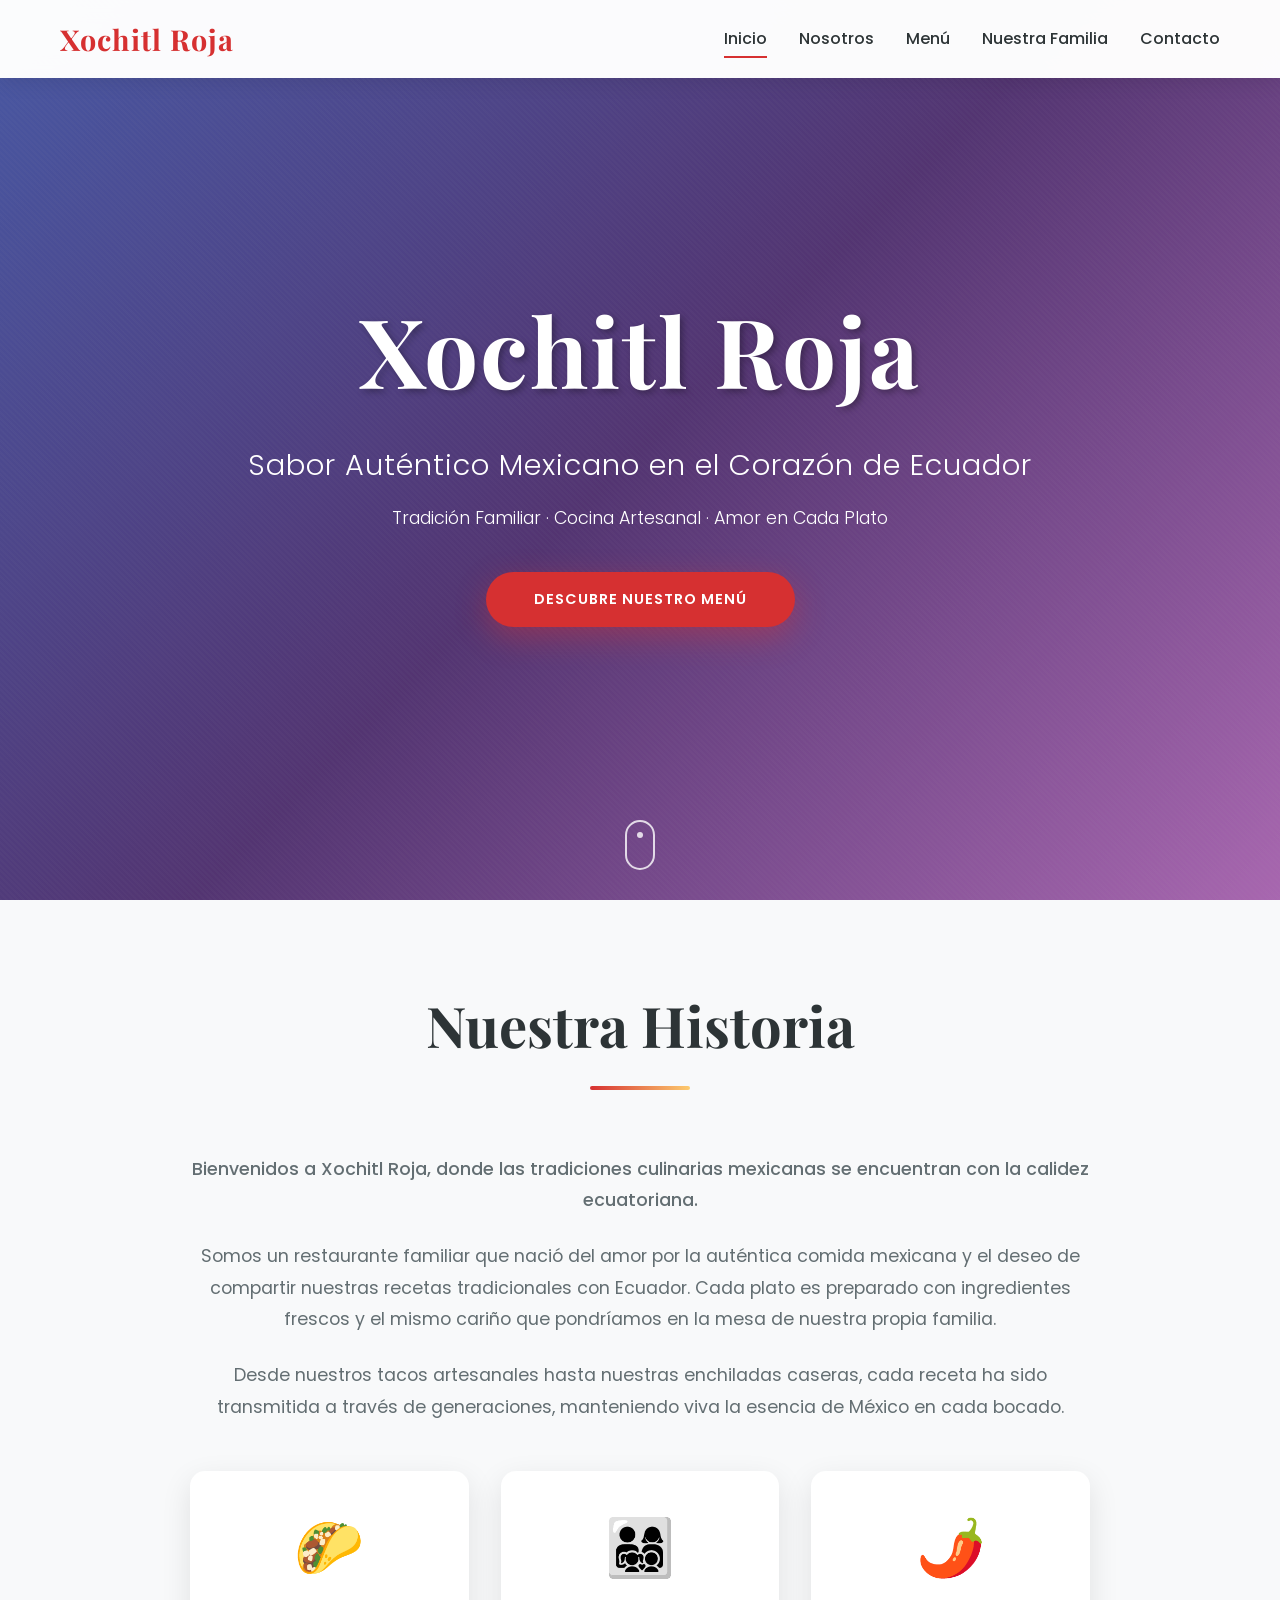
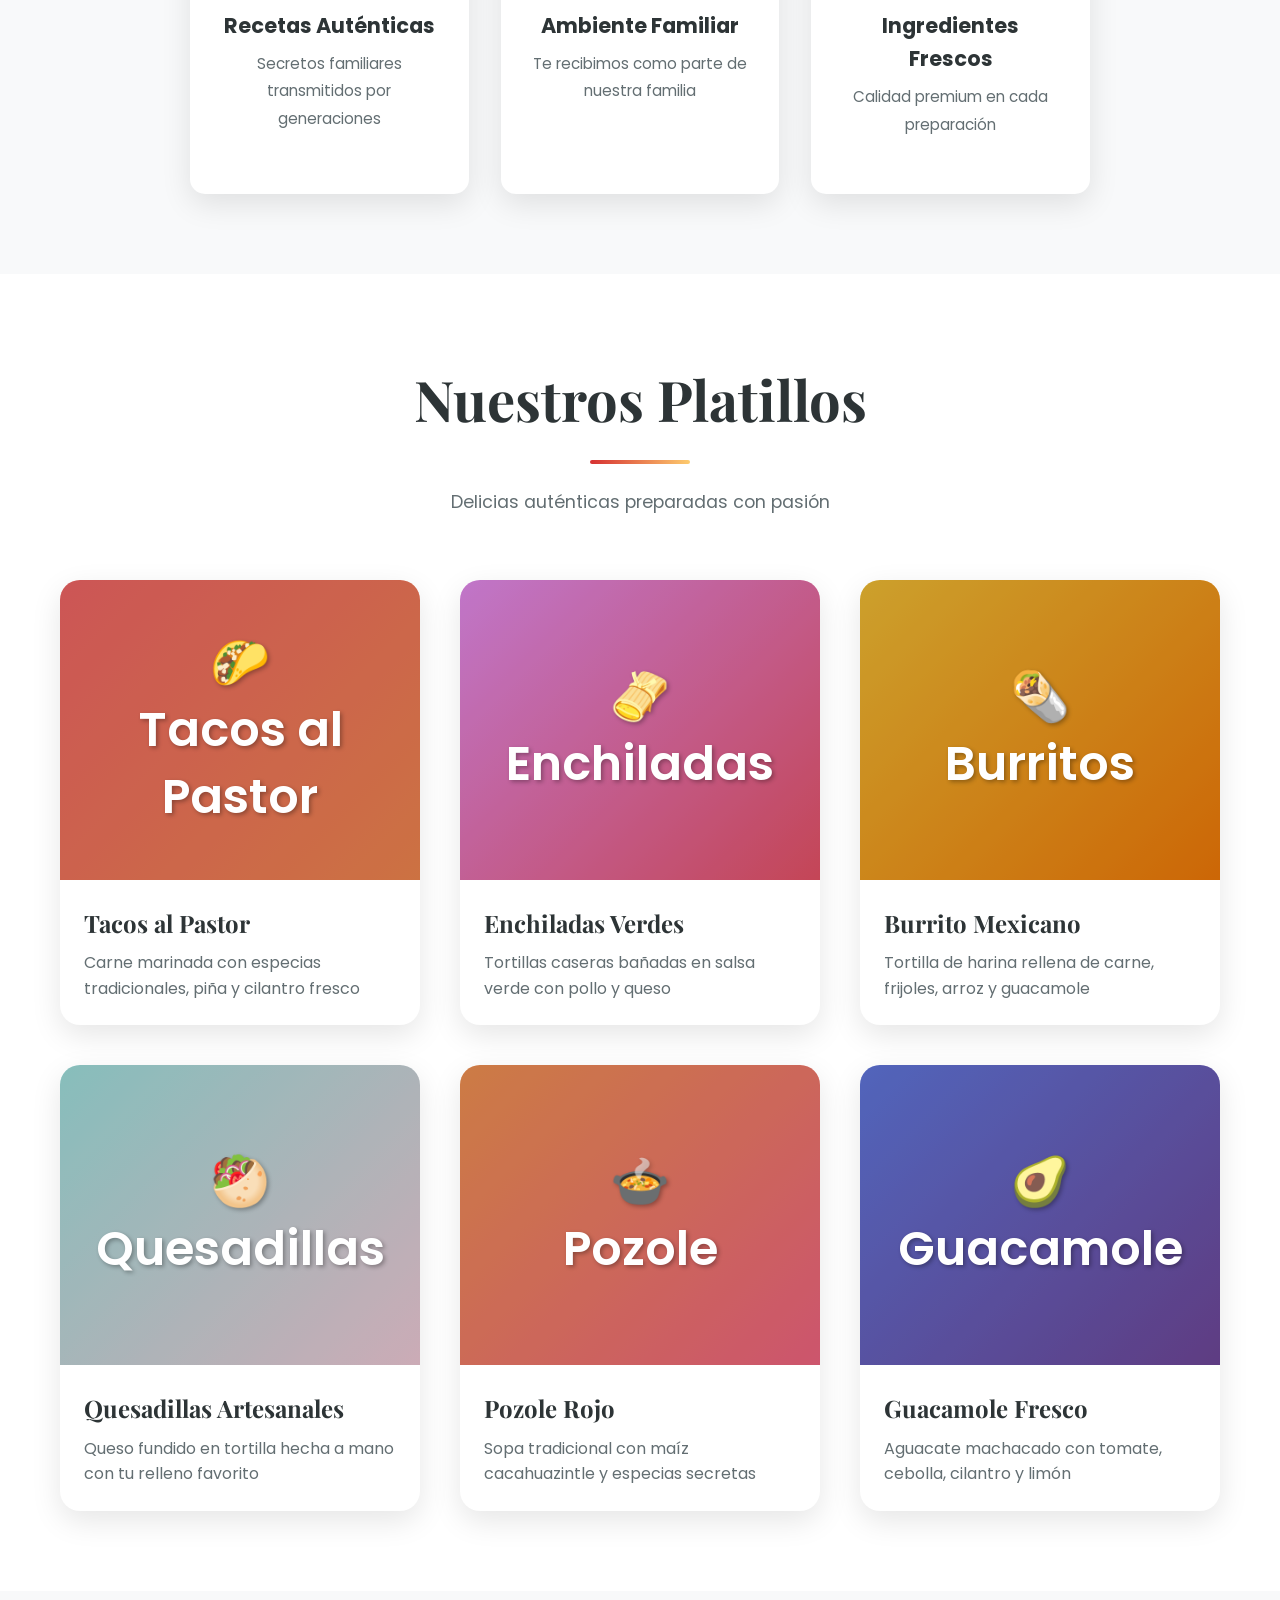
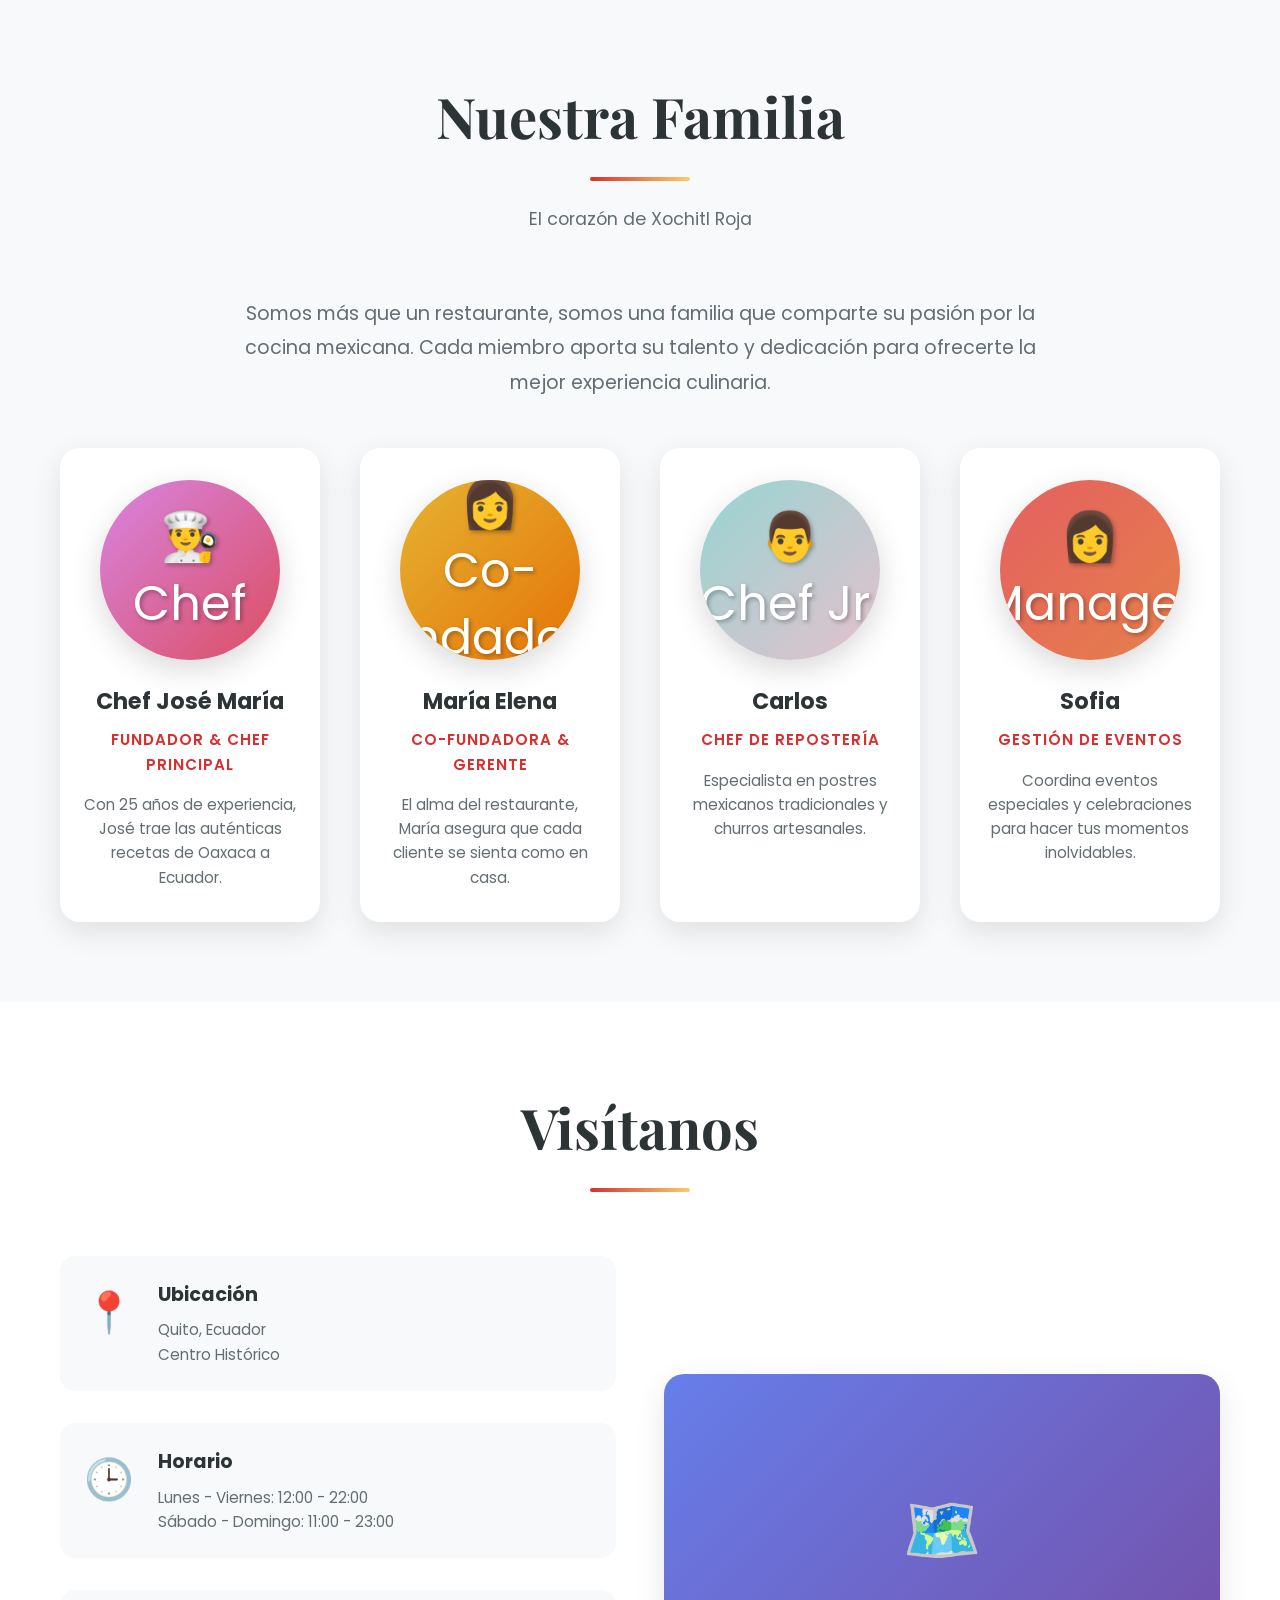
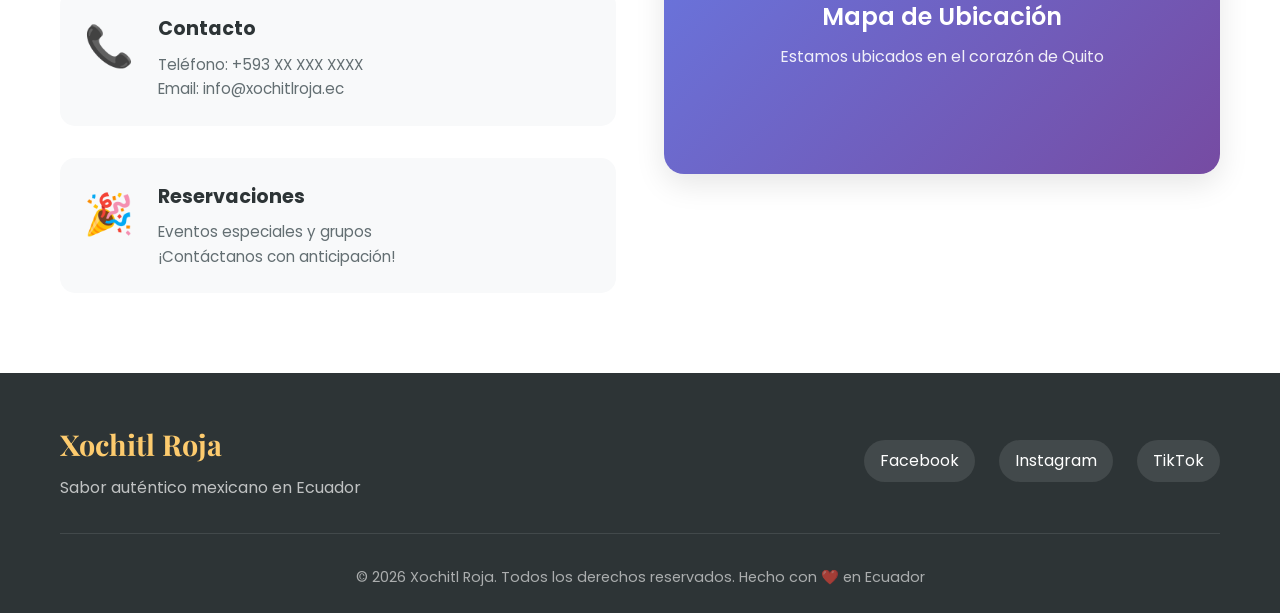
==== commit 86fb150a: "Update restaurant name from Xochitl Rojo to Xochitl Roja - Change all instances of 'Xochitl Rojo' to" ====
--- a/index.html
+++ b/index.html
@@ -3,7 +3,7 @@
 <head>
     <meta charset="UTF-8">
     <meta name="viewport" content="width=device-width, initial-scale=1.0">
-    <title>Xochitl Rojo | Authentic Mexican Cuisine in Ecuador</title>
+    <title>Xochitl Roja | Authentic Mexican Cuisine in Ecuador</title>
     <link rel="stylesheet" href="styles.css">
     <link rel="preconnect" href="https://fonts.googleapis.com">
     <link rel="preconnect" href="https://fonts.gstatic.com" crossorigin>
@@ -13,7 +13,7 @@
     <!-- Navigation -->
     <nav class="navbar" id="navbar">
         <div class="container">
-            <div class="nav-brand">Xochitl Rojo</div>
+            <div class="nav-brand">Xochitl Roja</div>
             <button class="nav-toggle" id="navToggle">
                 <span></span>
                 <span></span>
@@ -33,7 +33,7 @@
     <section id="home" class="hero">
         <div class="hero-overlay"></div>
         <div class="hero-content">
-            <h1 class="hero-title fade-in">Xochitl Rojo</h1>
+            <h1 class="hero-title fade-in">Xochitl Roja</h1>
             <p class="hero-subtitle fade-in-delay">Sabor Auténtico Mexicano en el Corazón de Ecuador</p>
             <p class="hero-tagline fade-in-delay-2">Tradición Familiar · Cocina Artesanal · Amor en Cada Plato</p>
             <a href="#menu" class="hero-btn fade-in-delay-3">Descubre Nuestro Menú</a>
@@ -52,7 +52,7 @@
             </div>
             <div class="about-content">
                 <div class="about-text">
-                    <p class="about-intro">Bienvenidos a Xochitl Rojo, donde las tradiciones culinarias mexicanas se encuentran con la calidez ecuatoriana.</p>
+                    <p class="about-intro">Bienvenidos a Xochitl Roja, donde las tradiciones culinarias mexicanas se encuentran con la calidez ecuatoriana.</p>
                     <p>Somos un restaurante familiar que nació del amor por la auténtica comida mexicana y el deseo de compartir nuestras recetas tradicionales con Ecuador. Cada plato es preparado con ingredientes frescos y el mismo cariño que pondríamos en la mesa de nuestra propia familia.</p>
                     <p>Desde nuestros tacos artesanales hasta nuestras enchiladas caseras, cada receta ha sido transmitida a través de generaciones, manteniendo viva la esencia de México en cada bocado.</p>
                     <div class="about-features">
@@ -150,7 +150,7 @@
             <div class="section-header">
                 <h2 class="section-title">Nuestra Familia</h2>
                 <div class="title-underline"></div>
-                <p class="section-subtitle">El corazón de Xochitl Rojo</p>
+                <p class="section-subtitle">El corazón de Xochitl Roja</p>
             </div>
             <div class="family-content">
                 <div class="family-intro">
@@ -224,7 +224,7 @@
                         <div>
                             <h3>Contacto</h3>
                             <p>Teléfono: +593 XX XXX XXXX</p>
-                            <p>Email: info@xochitlrojo.ec</p>
+                            <p>Email: info@xochitlroja.ec</p>
                         </div>
                     </div>
                     <div class="contact-item">
@@ -252,7 +252,7 @@
         <div class="container">
             <div class="footer-content">
                 <div class="footer-brand">
-                    <h3>Xochitl Rojo</h3>
+                    <h3>Xochitl Roja</h3>
                     <p>Sabor auténtico mexicano en Ecuador</p>
                 </div>
                 <div class="footer-social">
@@ -262,7 +262,7 @@
                 </div>
             </div>
             <div class="footer-bottom">
-                <p>&copy; 2024 Xochitl Rojo. Todos los derechos reservados. Hecho con ❤️ en Ecuador</p>
+                <p>&copy; 2024 Xochitl Roja. Todos los derechos reservados. Hecho con ❤️ en Ecuador</p>
             </div>
         </div>
     </footer>
